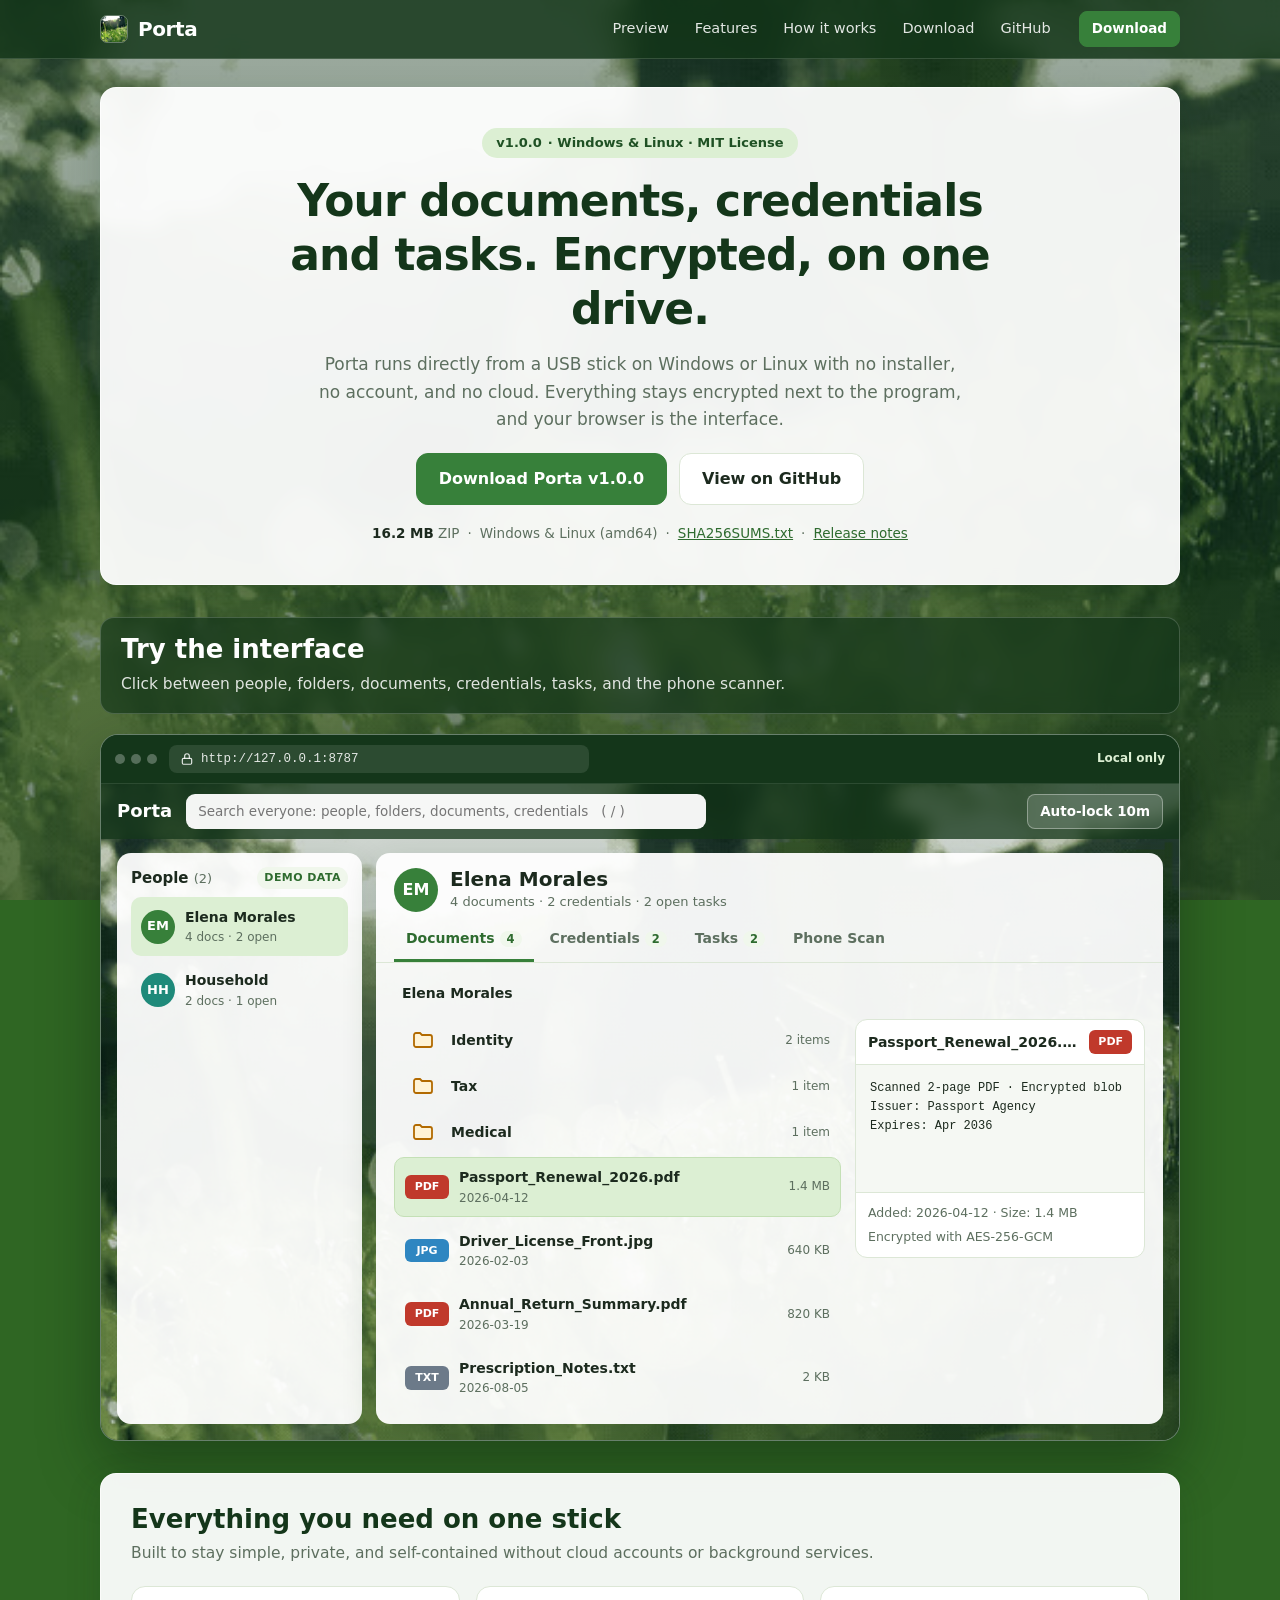
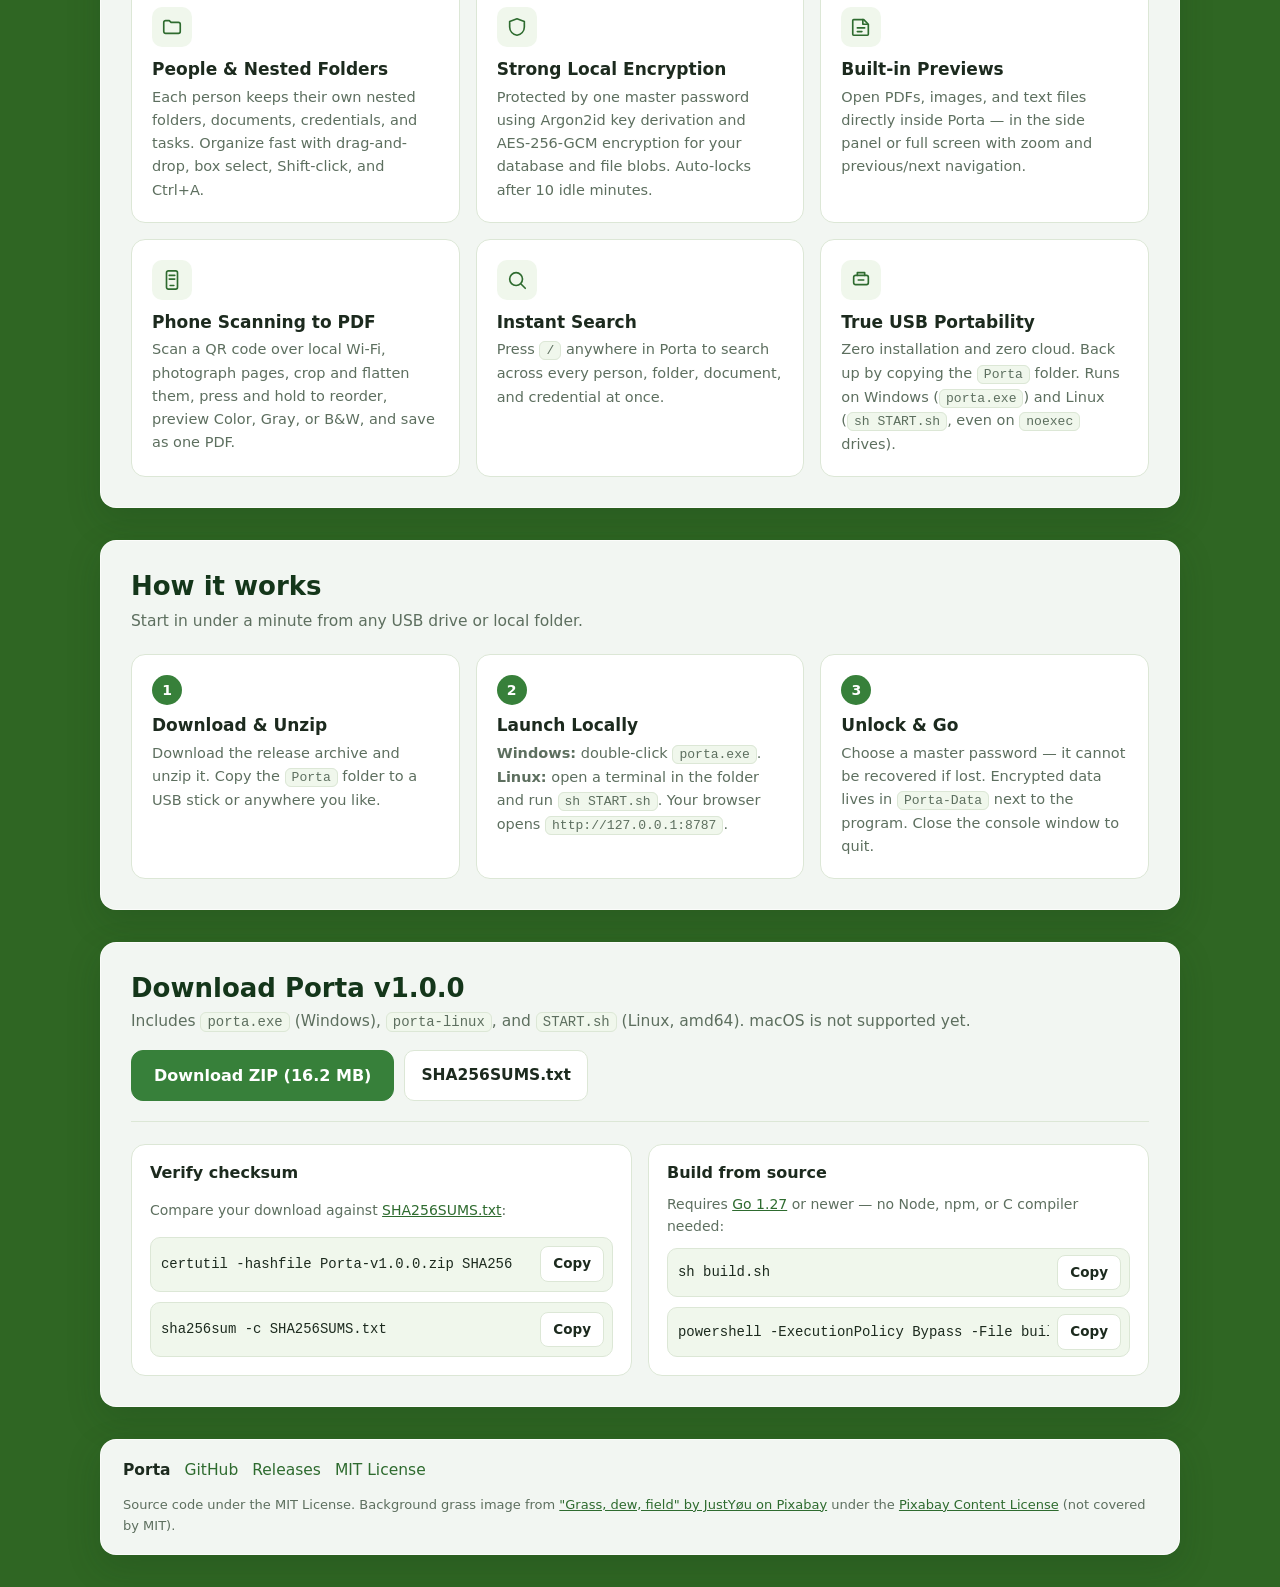
==== docs/index.html @ 9ada3154 "Add static showcase website for GitHub Pages" ====
<!doctype html>
<html lang="en">
<head>
  <meta charset="utf-8">
  <meta name="viewport" content="width=device-width, initial-scale=1">
  <title>Porta — Portable, Encrypted Vault on a USB Stick</title>
  <meta name="description" content="A portable, encrypted vault for documents, credentials and tasks. Runs from a USB stick on Windows or Linux with no installation and no cloud.">
  <meta name="theme-color" content="#1f5124">
  <meta property="og:title" content="Porta — Portable, Encrypted Vault on a USB Stick">
  <meta property="og:description" content="Your documents, credentials and tasks. Encrypted with Argon2id and AES-256-GCM on one drive, with your browser as the interface.">
  <meta property="og:type" content="website">
  <meta property="og:url" content="https://artbyo3.github.io/Porta/">
  <meta property="og:image" content="./apple-touch-icon.png">
  <link rel="icon" href="./favicon.ico" sizes="any">
  <link rel="apple-touch-icon" href="./apple-touch-icon.png">
  <link rel="stylesheet" href="./style.css">
</head>
<body>
  <div class="meadow" aria-hidden="true"></div>

  <header class="topbar">
    <div class="topbar-inner">
      <a class="brand" href="#top">
        <img src="./apple-touch-icon.png" alt="" class="brand-icon" width="28" height="28">
        <span>Porta</span>
      </a>
      <nav class="nav" aria-label="Primary">
        <a href="#preview">Preview</a>
        <a href="#features">Features</a>
        <a href="#how-it-works">How it works</a>
        <a href="#download">Download</a>
        <a href="https://github.com/Artbyo3/Porta" target="_blank" rel="noopener">GitHub</a>
      </nav>
      <a class="btn btn-primary btn-sm topbar-cta" data-download-link href="https://github.com/Artbyo3/Porta/releases/download/v1.0.0/Porta-v1.0.0.zip">Download</a>
    </div>
  </header>

  <main id="top" class="page">
    <section class="hero panel">
      <div class="hero-badge">
        <span data-release-version>v1.0.0</span> · Windows &amp; Linux · MIT License
      </div>
      <h1>Your documents, credentials and tasks. Encrypted, on one drive.</h1>
      <p class="hero-lead">
        Porta runs directly from a USB stick on Windows or Linux with no installer, no account, and no cloud.
        Everything stays encrypted next to the program, and your browser is the interface.
      </p>
      <div class="hero-actions">
        <a id="downloadBtn" class="btn btn-primary btn-lg" data-download-link href="https://github.com/Artbyo3/Porta/releases/download/v1.0.0/Porta-v1.0.0.zip">
          <span>Download Porta <span data-release-version>v1.0.0</span></span>
        </a>
        <a class="btn btn-lg" href="https://github.com/Artbyo3/Porta" target="_blank" rel="noopener">
          View on GitHub
        </a>
      </div>
      <p id="downloadMeta" class="hero-meta">
        <span><strong data-download-size>16.2 MB</strong> ZIP</span>
        <span aria-hidden="true">·</span>
        <span>Windows &amp; Linux (amd64)</span>
        <span aria-hidden="true">·</span>
        <a id="checksumLink" data-checksum-link href="https://github.com/Artbyo3/Porta/releases/download/v1.0.0/SHA256SUMS.txt">SHA256SUMS.txt</a>
        <span aria-hidden="true">·</span>
        <a id="releaseNotesLink" data-release-notes href="https://github.com/Artbyo3/Porta/releases/latest" target="_blank" rel="noopener">Release notes</a>
      </p>
    </section>

    <section id="preview" class="section">
      <div class="section-head">
        <h2>Try the interface</h2>
        <p>Click between people, folders, documents, credentials, tasks, and the phone scanner.</p>
      </div>

      <div class="browser-frame" role="region" aria-label="Interactive Porta interface preview">
        <div class="browser-chrome">
          <div class="browser-dots" aria-hidden="true">
            <span></span><span></span><span></span>
          </div>
          <div class="browser-url">
            <svg viewBox="0 0 24 24" width="14" height="14" fill="none" stroke="currentColor" stroke-width="2" stroke-linecap="round" stroke-linejoin="round" aria-hidden="true">
              <rect x="4" y="11" width="16" height="10" rx="2"></rect>
              <path d="M8 11V7a4 4 0 0 1 8 0v4"></path>
            </svg>
            <span>http://127.0.0.1:8787</span>
          </div>
          <div class="browser-tag">Local only</div>
        </div>

        <div class="demo-app">
          <div class="demo-appbar">
            <div class="demo-brand">Porta</div>
            <div class="demo-search">
              <input id="demoSearch" type="search" placeholder="Search everyone: people, folders, documents, credentials   ( / )" aria-label="Demo search">
            </div>
            <span class="btn btn-ghost-light btn-sm demo-pill">Auto-lock 10m</span>
          </div>

          <div class="demo-shell">
            <aside class="demo-sidebar">
              <div class="demo-sidebar-head">
                <h3>People <span id="demoPeopleCount" class="count">(2)</span></h3>
                <span class="demo-hint">Demo data</span>
              </div>
              <ul id="demoPeopleList" class="people" role="list"></ul>
            </aside>

            <div class="demo-workspace">
              <div class="demo-person-head">
                <div id="demoPersonTitle" class="demo-person-title"></div>
                <div id="demoTabs" class="tabs" role="tablist" aria-label="Workspace sections"></div>
              </div>
              <div id="demoBody" class="demo-tab-body" role="tabpanel"></div>
            </div>
          </div>
        </div>
      </div>
    </section>

    <section id="features" class="section panel section-panel">
      <div class="section-head">
        <h2>Everything you need on one stick</h2>
        <p>Built to stay simple, private, and self-contained without cloud accounts or background services.</p>
      </div>

      <div class="feature-grid">
        <article class="feature-card">
          <div class="feature-ico" aria-hidden="true">
            <svg viewBox="0 0 24 24" fill="none" stroke="currentColor" stroke-width="1.8" stroke-linecap="round" stroke-linejoin="round">
              <path d="M3 7a2 2 0 0 1 2-2h4l2 2h8a2 2 0 0 1 2 2v8a2 2 0 0 1-2 2H5a2 2 0 0 1-2-2z"></path>
            </svg>
          </div>
          <h3>People &amp; Nested Folders</h3>
          <p>Each person keeps their own nested folders, documents, credentials, and tasks. Organize fast with drag-and-drop, box select, Shift-click, and Ctrl+A.</p>
        </article>

        <article class="feature-card">
          <div class="feature-ico" aria-hidden="true">
            <svg viewBox="0 0 24 24" fill="none" stroke="currentColor" stroke-width="1.8" stroke-linecap="round" stroke-linejoin="round">
              <path d="M12 3l8 3v6c0 4.5-3.4 8-8 9-4.6-1-8-4.5-8-9V6z"></path>
            </svg>
          </div>
          <h3>Strong Local Encryption</h3>
          <p>Protected by one master password using Argon2id key derivation and AES-256-GCM encryption for your database and file blobs. Auto-locks after 10 idle minutes.</p>
        </article>

        <article class="feature-card">
          <div class="feature-ico" aria-hidden="true">
            <svg viewBox="0 0 24 24" fill="none" stroke="currentColor" stroke-width="1.8" stroke-linecap="round" stroke-linejoin="round">
              <path d="M4 4h11l5 5v11a1 1 0 0 1-1 1H4a1 1 0 0 1-1-1V5a1 1 0 0 1 1-1z"></path>
              <path d="M14 4v5h5M8 13h8M8 17h5"></path>
            </svg>
          </div>
          <h3>Built-in Previews</h3>
          <p>Open PDFs, images, and text files directly inside Porta — in the side panel or full screen with zoom and previous/next navigation.</p>
        </article>

        <article class="feature-card">
          <div class="feature-ico" aria-hidden="true">
            <svg viewBox="0 0 24 24" fill="none" stroke="currentColor" stroke-width="1.8" stroke-linecap="round" stroke-linejoin="round">
              <rect x="6" y="2" width="12" height="20" rx="2"></rect>
              <path d="M10 18h4M9 7h6M9 11h6"></path>
            </svg>
          </div>
          <h3>Phone Scanning to PDF</h3>
          <p>Scan a QR code over local Wi-Fi, photograph pages, crop and flatten them, press and hold to reorder, preview Color, Gray, or B&amp;W, and save as one PDF.</p>
        </article>

        <article class="feature-card">
          <div class="feature-ico" aria-hidden="true">
            <svg viewBox="0 0 24 24" fill="none" stroke="currentColor" stroke-width="1.8" stroke-linecap="round" stroke-linejoin="round">
              <circle cx="11" cy="11" r="7"></circle>
              <path d="M21 21l-4.35-4.35"></path>
            </svg>
          </div>
          <h3>Instant Search</h3>
          <p>Press <code>/</code> anywhere in Porta to search across every person, folder, document, and credential at once.</p>
        </article>

        <article class="feature-card">
          <div class="feature-ico" aria-hidden="true">
            <svg viewBox="0 0 24 24" fill="none" stroke="currentColor" stroke-width="1.8" stroke-linecap="round" stroke-linejoin="round">
              <rect x="4" y="7" width="16" height="10" rx="2"></rect>
              <path d="M8 7V4h8v3M9 12h6"></path>
            </svg>
          </div>
          <h3>True USB Portability</h3>
          <p>Zero installation and zero cloud. Back up by copying the <code>Porta</code> folder. Runs on Windows (<code>porta.exe</code>) and Linux (<code>sh START.sh</code>, even on <code>noexec</code> drives).</p>
        </article>
      </div>
    </section>

    <section id="how-it-works" class="section panel section-panel">
      <div class="section-head">
        <h2>How it works</h2>
        <p>Start in under a minute from any USB drive or local folder.</p>
      </div>

      <ol class="steps-grid">
        <li class="step-card">
          <span class="step-num">1</span>
          <h3>Download &amp; Unzip</h3>
          <p>Download the release archive and unzip it. Copy the <code>Porta</code> folder to a USB stick or anywhere you like.</p>
        </li>
        <li class="step-card">
          <span class="step-num">2</span>
          <h3>Launch Locally</h3>
          <p><strong>Windows:</strong> double-click <code>porta.exe</code>. <strong>Linux:</strong> open a terminal in the folder and run <code>sh START.sh</code>. Your browser opens <code>http://127.0.0.1:8787</code>.</p>
        </li>
        <li class="step-card">
          <span class="step-num">3</span>
          <h3>Unlock &amp; Go</h3>
          <p>Choose a master password — it cannot be recovered if lost. Encrypted data lives in <code>Porta-Data</code> next to the program. Close the console window to quit.</p>
        </li>
      </ol>
    </section>

    <section id="download" class="section panel section-panel download-panel">
      <div class="download-hero">
        <div>
          <h2>Download Porta <span data-release-version>v1.0.0</span></h2>
          <p>Includes <code>porta.exe</code> (Windows), <code>porta-linux</code>, and <code>START.sh</code> (Linux, amd64). macOS is not supported yet.</p>
        </div>
        <div class="download-actions">
          <a class="btn btn-primary btn-lg" data-download-link href="https://github.com/Artbyo3/Porta/releases/download/v1.0.0/Porta-v1.0.0.zip">
            <span>Download ZIP (<span data-download-size>16.2 MB</span>)</span>
          </a>
          <a class="btn" data-checksum-link href="https://github.com/Artbyo3/Porta/releases/download/v1.0.0/SHA256SUMS.txt">
            SHA256SUMS.txt
          </a>
        </div>
      </div>

      <div class="verify-grid">
        <div class="code-box">
          <h3>Verify checksum</h3>
          <p>Compare your download against <a data-checksum-link href="https://github.com/Artbyo3/Porta/releases/download/v1.0.0/SHA256SUMS.txt">SHA256SUMS.txt</a>:</p>
          <div class="cmd-row">
            <code id="cmdWinHash">certutil -hashfile <span data-zip-name>Porta-v1.0.0.zip</span> SHA256</code>
            <button type="button" class="btn btn-sm" data-copy-target="cmdWinHash">Copy</button>
          </div>
          <div class="cmd-row">
            <code id="cmdLinuxHash">sha256sum -c SHA256SUMS.txt</code>
            <button type="button" class="btn btn-sm" data-copy-target="cmdLinuxHash">Copy</button>
          </div>
        </div>

        <div class="code-box">
          <h3>Build from source</h3>
          <p>Requires <a href="https://go.dev/dl/" target="_blank" rel="noopener">Go 1.27</a> or newer — no Node, npm, or C compiler needed:</p>
          <div class="cmd-row">
            <code id="cmdBuildSh">sh build.sh</code>
            <button type="button" class="btn btn-sm" data-copy-target="cmdBuildSh">Copy</button>
          </div>
          <div class="cmd-row">
            <code id="cmdBuildPs">powershell -ExecutionPolicy Bypass -File build.ps1</code>
            <button type="button" class="btn btn-sm" data-copy-target="cmdBuildPs">Copy</button>
          </div>
        </div>
      </div>
    </section>
  </main>

  <footer class="footer">
    <div class="footer-inner panel">
      <div class="footer-links">
        <strong>Porta</strong>
        <a href="https://github.com/Artbyo3/Porta" target="_blank" rel="noopener">GitHub</a>
        <a data-release-notes href="https://github.com/Artbyo3/Porta/releases/latest" target="_blank" rel="noopener">Releases</a>
        <a href="https://github.com/Artbyo3/Porta/blob/main/LICENSE" target="_blank" rel="noopener">MIT License</a>
      </div>
      <p class="footer-attrib">
        Source code under the MIT License. Background grass image from
        <a href="https://pixabay.com/videos/grass-dew-field-fog-morning-66810/" target="_blank" rel="noopener">"Grass, dew, field" by JustYøu on Pixabay</a>
        under the <a href="https://pixabay.com/service/license-summary/" target="_blank" rel="noopener">Pixabay Content License</a> (not covered by MIT).
      </p>
    </div>
  </footer>

  <div id="siteToasts" class="toasts" aria-live="polite"></div>
  <script src="./site.js"></script>
</body>
</html>
---- docs/style.css ----
:root {
  --forest: #14361a;
  --green-800: #1f5124;
  --green-700: #2e6b2f;
  --green-600: #37803a;
  --green-500: #4a9a3f;
  --green-100: #dcefd3;
  --green-50: #f0f7ec;
  --text: #1c2a1e;
  --muted: #5d6f5f;
  --line: #dce7d6;
  --panel: rgba(255, 255, 255, .94);
  --amber: #b26a00;
  --amber-bg: #fff3d6;
  --danger: #c0392b;
  --radius: 16px;
  --shadow: 0 12px 34px rgba(20, 54, 26, .20);
}

* { box-sizing: border-box; }
[hidden] { display: none !important; }
html { scroll-behavior: smooth; }

body {
  margin: 0;
  color: var(--text);
  background: #2f6623;
  font: 15.5px/1.6 system-ui, -apple-system, "Segoe UI", Roboto, sans-serif;
}

h1, h2, h3 { margin: 0; line-height: 1.22; }
a { color: var(--green-700); }
button, input { font: inherit; color: inherit; }
code {
  font-family: ui-monospace, Consolas, "Liberation Mono", Menlo, monospace;
  font-size: 0.9em;
  background: var(--green-50);
  border: 1px solid var(--line);
  border-radius: 6px;
  padding: 1px 6px;
}

/* ---------- Meadow background ---------- */
.meadow {
  position: fixed;
  inset: 0;
  z-index: -1;
  background:
    linear-gradient(180deg, rgba(20, 54, 26, .42), rgba(20, 54, 26, .58)),
    url("./media/grass.jpg") center / cover no-repeat;
}

/* ---------- Reusable surfaces & buttons ---------- */
.panel {
  background: var(--panel);
  border: 1px solid rgba(255, 255, 255, .7);
  border-radius: var(--radius);
  box-shadow: var(--shadow);
  -webkit-backdrop-filter: blur(8px);
  backdrop-filter: blur(8px);
}

.btn {
  display: inline-flex;
  align-items: center;
  justify-content: center;
  gap: 7px;
  padding: 9px 16px;
  border: 1px solid var(--line);
  border-radius: 10px;
  background: #fff;
  color: var(--text);
  font-weight: 600;
  text-decoration: none;
  cursor: pointer;
  white-space: nowrap;
  transition: background .15s, border-color .15s, box-shadow .15s, transform .15s;
}
.btn:hover { background: var(--green-50); border-color: var(--green-500); }
.btn:focus-visible, a:focus-visible, input:focus-visible {
  outline: none;
  box-shadow: 0 0 0 3px rgba(74, 154, 63, .32);
}
.btn-primary {
  background: var(--green-600);
  border-color: var(--green-600);
  color: #fff;
}
.btn-primary:hover {
  background: var(--green-700);
  border-color: var(--green-700);
}
.btn-ghost-light {
  background: rgba(255, 255, 255, .14);
  border-color: rgba(255, 255, 255, .35);
  color: #fff;
}
.btn-ghost-light:hover { background: rgba(255, 255, 255, .24); }
.btn-sm { padding: 6px 12px; font-size: 13.5px; border-radius: 8px; }
.btn-lg { padding: 12px 22px; font-size: 16px; border-radius: 12px; }

/* ---------- Sticky topbar ---------- */
.topbar {
  position: sticky;
  top: 0;
  z-index: 30;
  background: rgba(20, 54, 26, .84);
  border-bottom: 1px solid rgba(255, 255, 255, .14);
  -webkit-backdrop-filter: blur(12px);
  backdrop-filter: blur(12px);
}
.topbar-inner {
  max-width: 1120px;
  margin: 0 auto;
  padding: 11px 20px;
  display: flex;
  align-items: center;
  gap: 18px;
}
.brand {
  display: inline-flex;
  align-items: center;
  gap: 10px;
  color: #fff;
  text-decoration: none;
  font-weight: 800;
  font-size: 20px;
  letter-spacing: -.02em;
}
.brand-icon {
  border-radius: 7px;
  border: 1px solid rgba(255, 255, 255, .3);
}
.nav {
  display: flex;
  align-items: center;
  gap: 6px;
  margin-left: auto;
}
.nav a {
  color: rgba(255, 255, 255, .88);
  text-decoration: none;
  font-size: 14.5px;
  font-weight: 500;
  padding: 6px 10px;
  border-radius: 8px;
  transition: background .15s, color .15s;
}
.nav a:hover { background: rgba(255, 255, 255, .12); color: #fff; }

/* ---------- Page container ---------- */
.page {
  max-width: 1120px;
  margin: 0 auto;
  padding: 28px 20px 24px;
  display: grid;
  grid-template-columns: minmax(0, 1fr);
  gap: 32px;
}
.page > * { min-width: 0; }
.section { scroll-margin-top: 76px; min-width: 0; }
.section-panel { padding: 30px; }
.section-head { margin-bottom: 20px; }
.section-head h2 { font-size: 26px; color: var(--forest); margin-bottom: 6px; }
.section-head p { margin: 0; color: var(--muted); }
#preview .section-head {
  background: rgba(20, 54, 26, .68);
  border: 1px solid rgba(255, 255, 255, .18);
  border-radius: 14px;
  padding: 16px 20px;
  color: #fff;
  -webkit-backdrop-filter: blur(8px);
  backdrop-filter: blur(8px);
}
#preview .section-head h2 { color: #fff; }
#preview .section-head p { color: rgba(255, 255, 255, .86); }

/* ---------- Hero ---------- */
.hero {
  padding: 40px 36px;
  text-align: center;
  display: grid;
  justify-items: center;
  gap: 16px;
}
.hero-badge {
  display: inline-flex;
  align-items: center;
  gap: 6px;
  padding: 5px 14px;
  border-radius: 999px;
  background: var(--green-100);
  color: var(--green-800);
  font-size: 13px;
  font-weight: 700;
}
.hero h1 {
  max-width: 780px;
  font-size: clamp(28px, 4.2vw, 44px);
  color: var(--forest);
  letter-spacing: -.02em;
}
.hero-lead {
  max-width: 650px;
  margin: 0;
  font-size: 17px;
  color: var(--muted);
}
.hero-actions {
  display: flex;
  flex-wrap: wrap;
  justify-content: center;
  gap: 12px;
  margin-top: 4px;
}
.hero-meta {
  margin: 2px 0 0;
  display: flex;
  flex-wrap: wrap;
  justify-content: center;
  gap: 8px;
  font-size: 13.5px;
  color: var(--muted);
}
.hero-meta strong { color: var(--text); }

/* ---------- Interactive product preview ---------- */
.browser-frame {
  border-radius: 18px;
  overflow: hidden;
  border: 1px solid rgba(255, 255, 255, .35);
  box-shadow: 0 24px 60px rgba(10, 28, 13, .42);
  background: #173c1d;
  min-width: 0;
  max-width: 100%;
}
.browser-chrome {
  display: flex;
  align-items: center;
  gap: 12px;
  padding: 10px 14px;
  background: #14361a;
  color: rgba(255, 255, 255, .88);
  border-bottom: 1px solid rgba(255, 255, 255, .1);
}
.browser-dots { display: flex; gap: 6px; flex-shrink: 0; }
.browser-dots span {
  width: 10px;
  height: 10px;
  border-radius: 50%;
  background: rgba(255, 255, 255, .28);
}
.browser-url {
  flex: 1;
  min-width: 0;
  max-width: 420px;
  display: inline-flex;
  align-items: center;
  gap: 7px;
  padding: 4px 11px;
  border-radius: 8px;
  background: rgba(255, 255, 255, .1);
  font-family: ui-monospace, Consolas, monospace;
  font-size: 12.5px;
  overflow: hidden;
  white-space: nowrap;
}
.browser-url span { overflow: hidden; text-overflow: ellipsis; }
.browser-tag {
  margin-left: auto;
  flex-shrink: 0;
  font-size: 12px;
  font-weight: 600;
  color: var(--green-100);
}

.demo-app {
  background:
    linear-gradient(180deg, rgba(20, 54, 26, .20), rgba(20, 54, 26, .25)),
    url("./media/grass.jpg") center / cover no-repeat;
}
.demo-appbar {
  display: flex;
  align-items: center;
  gap: 14px;
  padding: 10px 16px;
  background: rgba(20, 54, 26, .76);
  -webkit-backdrop-filter: blur(8px);
  backdrop-filter: blur(8px);
}
.demo-brand { color: #fff; font-weight: 800; font-size: 18px; flex-shrink: 0; }
.demo-search { flex: 1; min-width: 0; max-width: 520px; }
.demo-search input {
  width: 100%;
  padding: 7px 12px;
  border: 0;
  border-radius: 9px;
  background: rgba(255, 255, 255, .95);
  font-size: 13.5px;
}
.demo-pill { margin-left: auto; cursor: default; }

.demo-shell {
  display: flex;
  gap: 14px;
  padding: 14px 16px 16px;
  min-height: 430px;
}
.demo-sidebar {
  width: 245px;
  flex-shrink: 0;
  background: var(--panel);
  border-radius: 14px;
  padding: 14px;
  box-shadow: var(--shadow);
  display: flex;
  flex-direction: column;
  gap: 8px;
}
.demo-sidebar-head {
  display: flex;
  align-items: center;
  justify-content: space-between;
}
.demo-sidebar-head h3 { font-size: 15px; }
.count { color: var(--muted); font-weight: 500; font-size: 13px; }
.demo-hint {
  font-size: 11px;
  font-weight: 700;
  text-transform: uppercase;
  letter-spacing: .04em;
  color: var(--green-700);
  background: var(--green-50);
  padding: 2px 7px;
  border-radius: 999px;
}

.people { list-style: none; margin: 0; padding: 0; display: grid; gap: 4px; }
.people button {
  width: 100%;
  display: flex;
  align-items: center;
  gap: 10px;
  padding: 9px 10px;
  border: 0;
  border-radius: 10px;
  background: transparent;
  text-align: left;
  cursor: pointer;
}
.people button:hover { background: var(--green-50); }
.people button.selected { background: var(--green-100); }
.people .who { min-width: 0; }
.people .name { display: block; font-weight: 600; font-size: 14px; }
.people .meta { display: block; font-size: 12px; color: var(--muted); }

.avatar {
  flex-shrink: 0;
  display: inline-grid;
  place-items: center;
  width: 34px;
  height: 34px;
  border-radius: 50%;
  color: #fff;
  font-size: 13px;
  font-weight: 700;
}
.avatar-lg { width: 44px; height: 44px; font-size: 16px; }

.demo-workspace {
  flex: 1;
  min-width: 0;
  background: var(--panel);
  border-radius: 14px;
  box-shadow: var(--shadow);
  display: flex;
  flex-direction: column;
  overflow: hidden;
}
.demo-person-head {
  padding: 14px 18px 0;
  border-bottom: 1px solid var(--line);
}
.demo-person-title {
  display: flex;
  align-items: center;
  gap: 12px;
  margin-bottom: 6px;
}
.demo-person-title h3 { font-size: 20px; }
.demo-person-sub { font-size: 13px; color: var(--muted); }

.tabs { display: flex; flex-wrap: wrap; gap: 4px; }
.tabs button {
  padding: 9px 12px;
  border: 0;
  border-bottom: 3px solid transparent;
  background: none;
  cursor: pointer;
  font-weight: 600;
  font-size: 14px;
  color: var(--muted);
}
.tabs button:hover { color: var(--text); }
.tabs button.active { color: var(--green-700); border-bottom-color: var(--green-600); }
.tabs .badge {
  margin-left: 5px;
  padding: 1px 7px;
  border-radius: 999px;
  background: var(--green-50);
  color: var(--green-700);
  font-size: 11.5px;
}

.demo-tab-body { padding: 16px 18px; flex: 1; min-height: 300px; }

/* Documents demo */
.crumbs {
  display: flex;
  flex-wrap: wrap;
  align-items: center;
  gap: 4px;
  margin-bottom: 12px;
  font-size: 14px;
}
.crumb {
  padding: 3px 8px;
  border: 0;
  border-radius: 7px;
  background: none;
  font-weight: 600;
  color: var(--green-700);
  cursor: pointer;
}
.crumb:hover { background: var(--green-50); }
.crumb.here { color: var(--text); cursor: default; }
.crumb.here:hover { background: transparent; }

.docs-split {
  display: grid;
  grid-template-columns: minmax(0, 1fr) 290px;
  gap: 14px;
  align-items: start;
  min-width: 0;
}
.docs-items { display: grid; grid-template-columns: minmax(0, 1fr); gap: 4px; min-width: 0; }
.folder-row, .doc-row {
  display: grid;
  align-items: center;
  gap: 10px;
  width: 100%;
  min-width: 0;
  padding: 8px 10px;
  border: 1px solid transparent;
  border-radius: 10px;
  background: transparent;
  text-align: left;
  cursor: pointer;
}
.folder-row { grid-template-columns: 36px minmax(0, 1fr) auto; }
.doc-row { grid-template-columns: 44px minmax(0, 1fr) auto; }
.folder-row:hover, .doc-row:hover { background: var(--green-50); }
.doc-row.open { background: var(--green-100); border-color: #c4e0b6; }
.folder-ico {
  display: inline-grid;
  place-items: center;
  width: 36px;
  color: var(--amber);
}
.folder-ico svg { width: 24px; height: 24px; fill: var(--amber-bg); }
.row-title { font-weight: 600; font-size: 14px; overflow: hidden; text-overflow: ellipsis; white-space: nowrap; }
.row-sub { font-size: 12px; color: var(--muted); }
.type {
  display: inline-block;
  width: 44px;
  padding: 3px 0;
  border-radius: 6px;
  text-align: center;
  font-size: 11px;
  font-weight: 700;
  color: #fff;
  background: #6c7a89;
}
.type.pdf { background: #c0392b; }
.type.img { background: #2e86c1; }
.type.txt { background: #6c7a89; }

.detail-card {
  border: 1px solid var(--line);
  border-radius: 12px;
  background: #fff;
  overflow: hidden;
  min-width: 0;
}
.detail-head {
  padding: 10px 12px;
  border-bottom: 1px solid var(--line);
  display: flex;
  align-items: center;
  justify-content: space-between;
  gap: 8px;
}
.detail-head strong { font-size: 14px; overflow: hidden; text-overflow: ellipsis; white-space: nowrap; }
.detail-preview {
  padding: 14px;
  background: #f5f8f3;
  border-bottom: 1px solid var(--line);
  min-height: 128px;
  font-size: 13px;
}
.detail-preview pre {
  margin: 0;
  white-space: pre-wrap;
  font-family: ui-monospace, Consolas, monospace;
  font-size: 12px;
  color: var(--text);
}
.detail-meta { padding: 10px 12px; font-size: 12.5px; color: var(--muted); display: grid; gap: 4px; }

/* Credentials demo */
.cards { display: grid; grid-template-columns: repeat(auto-fill, minmax(230px, 1fr)); gap: 12px; min-width: 0; }
.card {
  border: 1px solid var(--line);
  border-radius: 12px;
  padding: 13px;
  background: #fff;
  min-width: 0;
}
.card h4 { margin: 0 0 2px; font-size: 15px; }
.card .site { font-size: 12.5px; color: var(--green-700); margin-bottom: 10px; }
.kv {
  display: grid;
  grid-template-columns: 72px minmax(0, 1fr) auto;
  align-items: center;
  gap: 6px;
  margin-bottom: 6px;
  font-size: 13px;
}
.kv > span:first-child { color: var(--muted); font-size: 12px; }
.kv code { overflow: hidden; text-overflow: ellipsis; white-space: nowrap; }
.kv-actions { display: flex; gap: 4px; }

/* Tasks demo */
.tasks { list-style: none; margin: 0; padding: 0; display: grid; gap: 7px; }
.tasks li {
  display: flex;
  align-items: center;
  gap: 10px;
  padding: 10px 12px;
  border: 1px solid var(--line);
  border-radius: 10px;
  background: #fff;
}
.tasks li label { flex: 1; cursor: pointer; font-size: 14.5px; }
.tasks li.done label { text-decoration: line-through; color: var(--muted); }
.tasks input[type="checkbox"] { accent-color: var(--green-600); width: 16px; height: 16px; cursor: pointer; }

/* Phone Scan demo */
.scan-demo {
  display: grid;
  grid-template-columns: 180px minmax(0, 1fr);
  gap: 18px;
  align-items: center;
  background: #fff;
  border: 1px solid var(--line);
  border-radius: 12px;
  padding: 16px;
}
.qr-box {
  background: var(--green-50);
  border: 1px solid var(--line);
  border-radius: 12px;
  padding: 12px;
  text-align: center;
}
.qr-box svg { display: block; margin: 0 auto 8px; }
.qr-box small { display: block; color: var(--muted); font-size: 12px; }
.scan-info h4 { margin: 0 0 6px; font-size: 16px; }
.scan-info p { margin: 0 0 12px; font-size: 14px; color: var(--muted); }
.mode-pills { display: flex; flex-wrap: wrap; gap: 8px; }
.mode-pill {
  padding: 6px 12px;
  border-radius: 999px;
  border: 1px solid var(--line);
  background: var(--green-50);
  font-size: 13px;
  font-weight: 600;
  cursor: pointer;
}
.mode-pill.active {
  background: var(--green-600);
  border-color: var(--green-600);
  color: #fff;
}
.scan-note { margin: 10px 0 0; font-size: 13px; color: var(--green-800); font-weight: 600; }

/* ---------- Features grid ---------- */
.feature-grid {
  display: grid;
  grid-template-columns: repeat(3, minmax(0, 1fr));
  gap: 16px;
}
.feature-card {
  background: #fff;
  border: 1px solid var(--line);
  border-radius: 14px;
  padding: 20px;
}
.feature-ico {
  width: 40px;
  height: 40px;
  border-radius: 10px;
  display: inline-grid;
  place-items: center;
  background: var(--green-50);
  color: var(--green-700);
  margin-bottom: 12px;
}
.feature-ico svg { width: 22px; height: 22px; }
.feature-card h3 { font-size: 17px; margin-bottom: 6px; }
.feature-card p { margin: 0; color: var(--muted); font-size: 14.5px; }

/* ---------- How it works ---------- */
.steps-grid {
  list-style: none;
  margin: 0;
  padding: 0;
  display: grid;
  grid-template-columns: repeat(3, minmax(0, 1fr));
  gap: 16px;
}
.step-card {
  background: #fff;
  border: 1px solid var(--line);
  border-radius: 14px;
  padding: 20px;
}
.step-num {
  display: inline-grid;
  place-items: center;
  width: 30px;
  height: 30px;
  border-radius: 50%;
  background: var(--green-600);
  color: #fff;
  font-weight: 700;
  font-size: 14px;
  margin-bottom: 10px;
}
.step-card h3 { font-size: 17px; margin-bottom: 6px; }
.step-card p { margin: 0; color: var(--muted); font-size: 14.5px; }

/* ---------- Download & Verify ---------- */
.download-panel { display: grid; grid-template-columns: minmax(0, 1fr); gap: 22px; }
.download-hero {
  display: flex;
  flex-wrap: wrap;
  align-items: center;
  justify-content: space-between;
  gap: 16px;
  padding-bottom: 20px;
  border-bottom: 1px solid var(--line);
  min-width: 0;
}
.download-hero > div { min-width: 0; }
.download-hero h2 { font-size: 26px; color: var(--forest); margin-bottom: 4px; }
.download-hero p { margin: 0; color: var(--muted); }
.download-actions { display: flex; flex-wrap: wrap; gap: 10px; max-width: 100%; }

.verify-grid {
  display: grid;
  grid-template-columns: repeat(2, minmax(0, 1fr));
  gap: 16px;
  min-width: 0;
}
.code-box {
  background: #fff;
  border: 1px solid var(--line);
  border-radius: 14px;
  padding: 18px;
  display: grid;
  grid-template-columns: minmax(0, 1fr);
  gap: 10px;
  min-width: 0;
}
.code-box h3 { font-size: 16px; }
.code-box p { margin: 0; font-size: 14px; color: var(--muted); }
.cmd-row {
  display: flex;
  align-items: center;
  gap: 8px;
  background: var(--green-50);
  border: 1px solid var(--line);
  border-radius: 10px;
  padding: 6px 8px 6px 10px;
  min-width: 0;
  max-width: 100%;
}
.cmd-row code {
  display: block;
  flex: 1;
  min-width: 0;
  border: 0;
  background: transparent;
  padding: 0;
  overflow-x: auto;
  white-space: nowrap;
}

/* ---------- Footer ---------- */
.footer {
  max-width: 1120px;
  margin: 0 auto;
  padding: 8px 20px 32px;
}
.footer-inner {
  padding: 18px 22px;
  display: flex;
  flex-wrap: wrap;
  align-items: center;
  justify-content: space-between;
  gap: 12px;
}
.footer-links {
  display: flex;
  flex-wrap: wrap;
  align-items: center;
  gap: 14px;
}
.footer-links a { text-decoration: none; font-weight: 500; }
.footer-links a:hover { text-decoration: underline; }
.footer-attrib {
  margin: 0;
  font-size: 13px;
  color: var(--muted);
}

/* ---------- Toasts ---------- */
.toasts {
  position: fixed;
  right: 20px;
  bottom: 20px;
  z-index: 60;
  display: grid;
  gap: 8px;
}
.toast {
  padding: 10px 15px;
  border-radius: 10px;
  background: var(--forest);
  color: #fff;
  box-shadow: var(--shadow);
  animation: toast-in .18s ease-out;
}
@keyframes toast-in { from { opacity: 0; transform: translateY(8px); } }

/* ---------- Responsive ---------- */
@media (max-width: 920px) {
  .demo-shell { flex-direction: column; }
  .demo-sidebar { width: 100%; }
  .docs-split { grid-template-columns: 1fr; }
  .feature-grid, .steps-grid, .verify-grid { grid-template-columns: 1fr 1fr; }
}

@media (max-width: 640px) {
  .nav { display: none; }
  .topbar-cta { margin-left: auto; }
  .page { padding: 18px 12px 16px; gap: 22px; }
  .hero { padding: 26px 16px; }
  .section-panel { padding: 20px 14px; }
  .demo-shell { padding: 10px; }
  .demo-tab-body { padding: 12px; }
  .cards, .feature-grid, .steps-grid, .verify-grid, .scan-demo { grid-template-columns: minmax(0, 1fr); }
  .demo-pill { display: none; }
  .download-actions .btn { width: 100%; }
  .footer { padding: 6px 12px 24px; }
}

@media (prefers-reduced-motion: reduce) {
  html { scroll-behavior: auto; }
  * { animation: none !important; transition: none !important; }
}
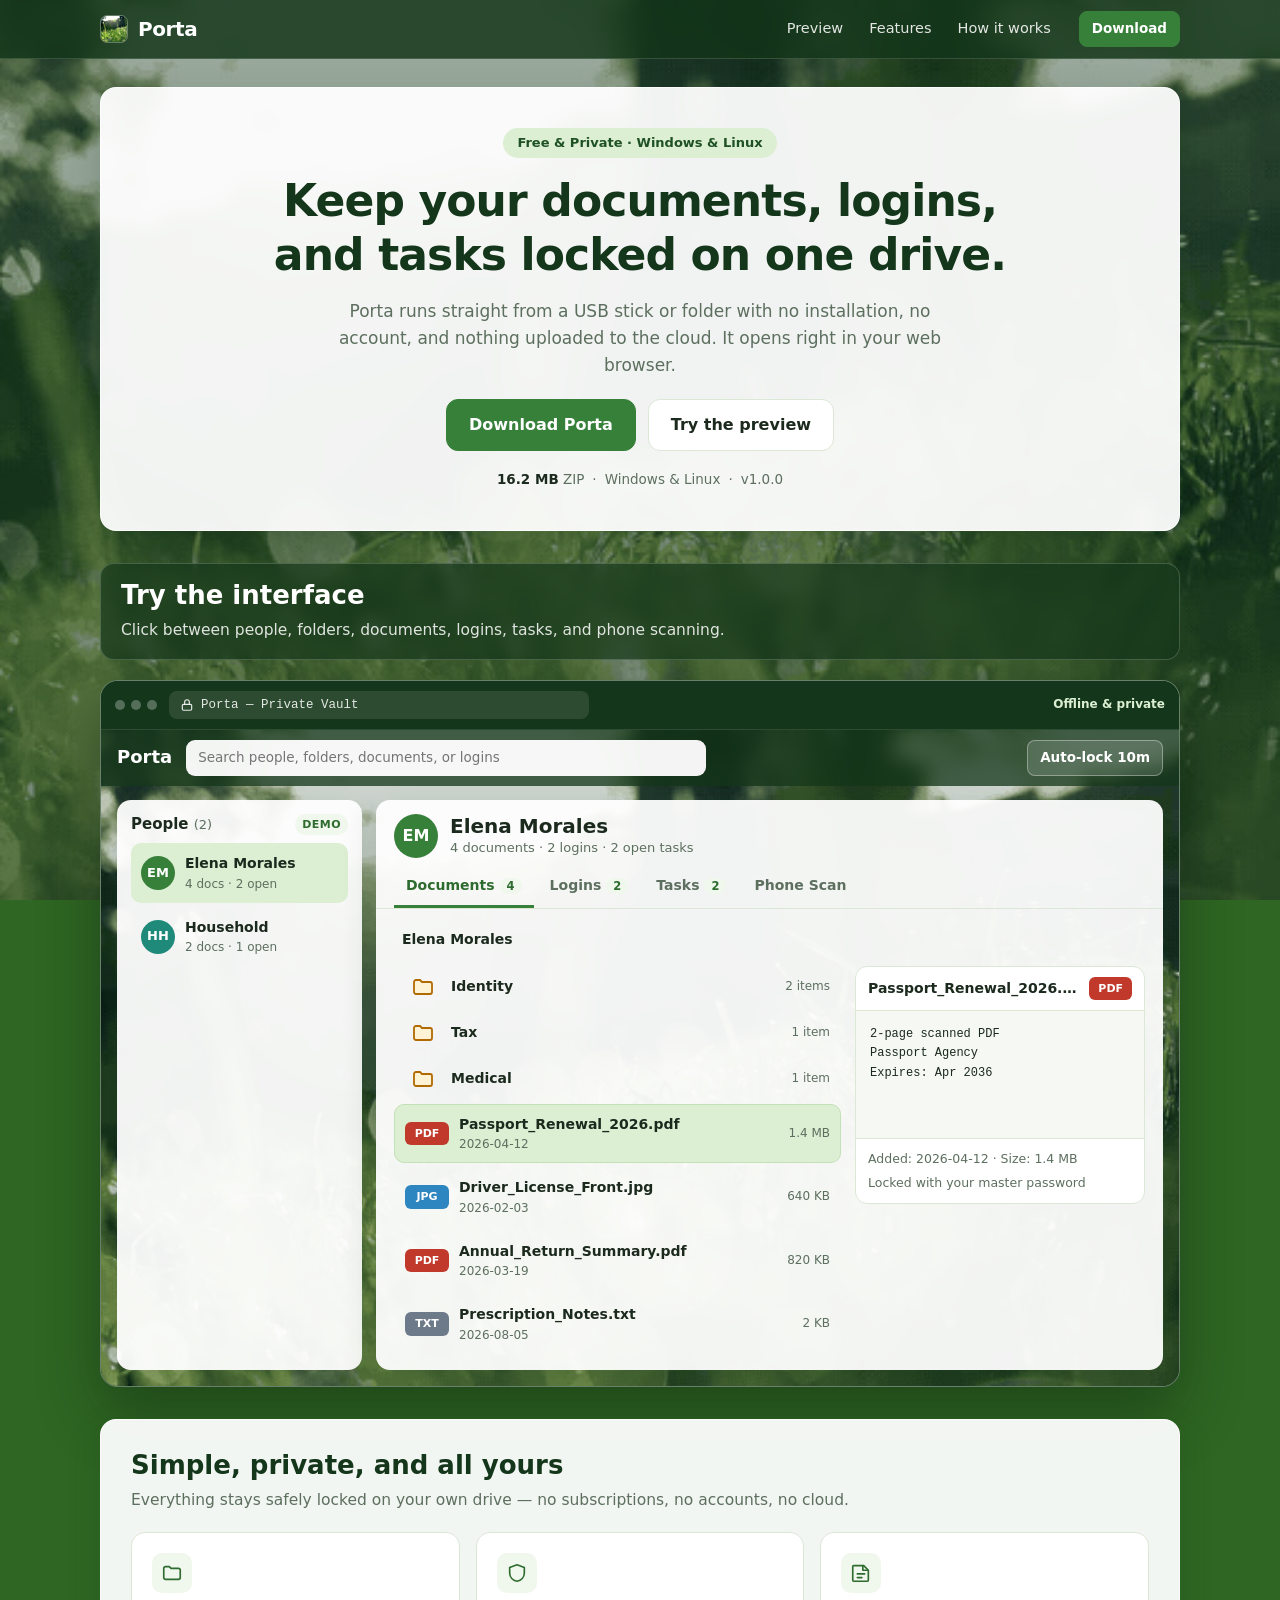
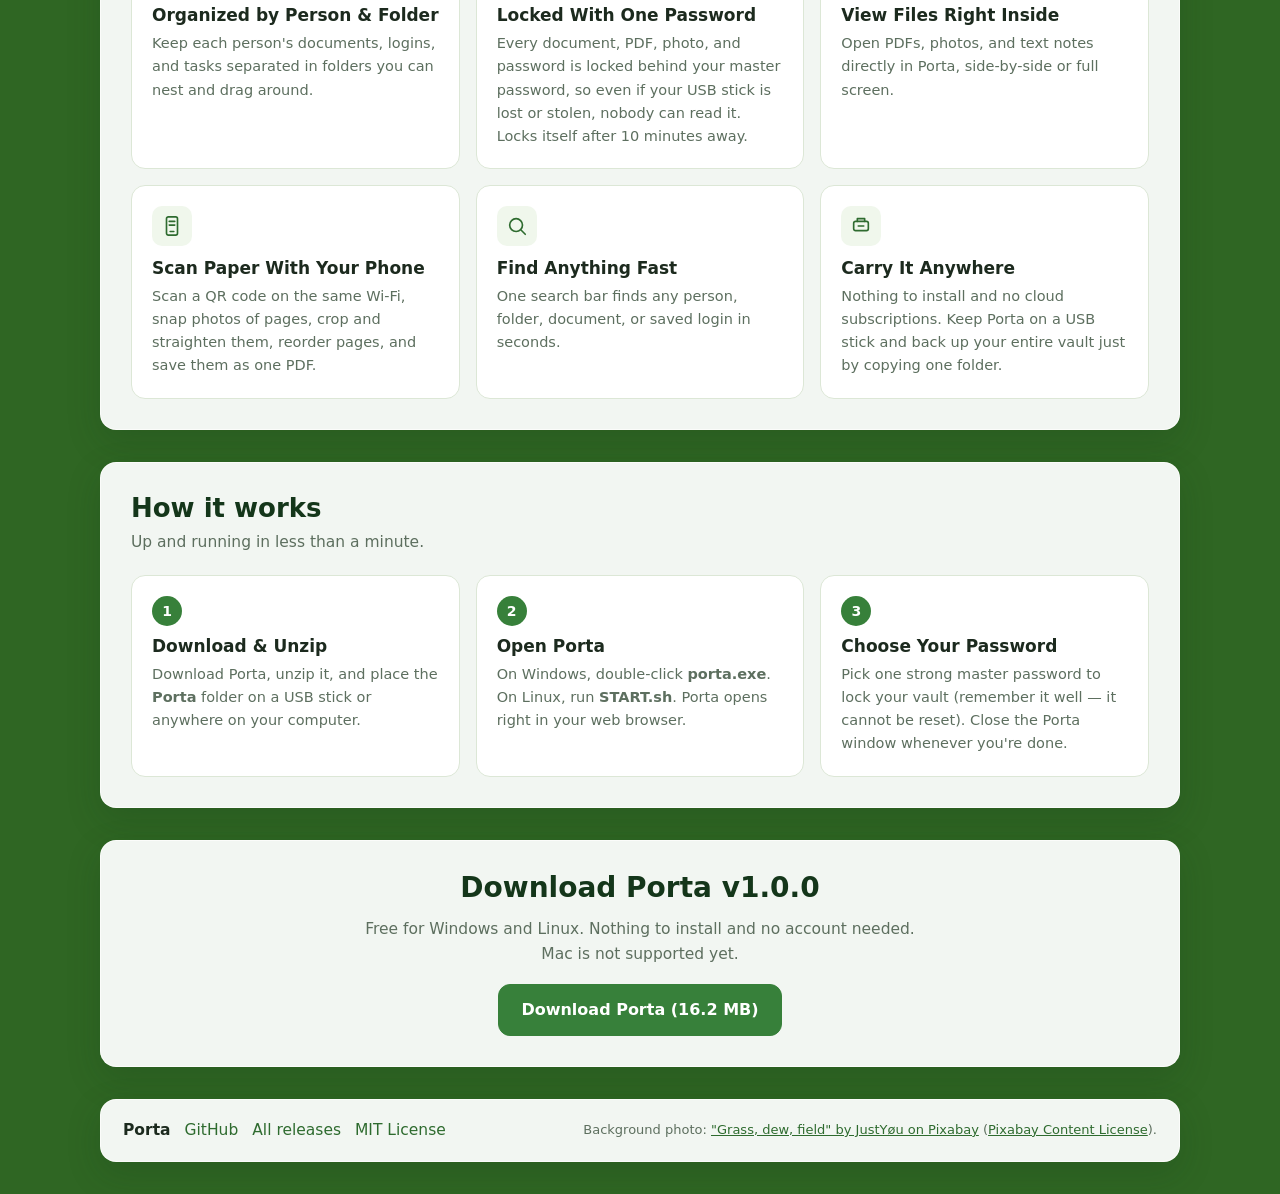
==== commit e2292b1d: "Simplify showcase website copy for everyday users" ====
--- a/docs/index.html
+++ b/docs/index.html
@@ -3,11 +3,11 @@
 <head>
   <meta charset="utf-8">
   <meta name="viewport" content="width=device-width, initial-scale=1">
-  <title>Porta — Portable, Encrypted Vault on a USB Stick</title>
-  <meta name="description" content="A portable, encrypted vault for documents, credentials and tasks. Runs from a USB stick on Windows or Linux with no installation and no cloud.">
+  <title>Porta — Your Private Vault on a USB Stick</title>
+  <meta name="description" content="Keep your documents, logins, and tasks locked on one drive. Runs straight from a USB stick on Windows or Linux with no installation and no cloud.">
   <meta name="theme-color" content="#1f5124">
-  <meta property="og:title" content="Porta — Portable, Encrypted Vault on a USB Stick">
-  <meta property="og:description" content="Your documents, credentials and tasks. Encrypted with Argon2id and AES-256-GCM on one drive, with your browser as the interface.">
+  <meta property="og:title" content="Porta — Your Private Vault on a USB Stick">
+  <meta property="og:description" content="Keep your documents, logins, and tasks locked behind one master password on your own drive.">
   <meta property="og:type" content="website">
   <meta property="og:url" content="https://artbyo3.github.io/Porta/">
   <meta property="og:image" content="./apple-touch-icon.png">
@@ -28,8 +28,6 @@
         <a href="#preview">Preview</a>
         <a href="#features">Features</a>
         <a href="#how-it-works">How it works</a>
-        <a href="#download">Download</a>
-        <a href="https://github.com/Artbyo3/Porta" target="_blank" rel="noopener">GitHub</a>
       </nav>
       <a class="btn btn-primary btn-sm topbar-cta" data-download-link href="https://github.com/Artbyo3/Porta/releases/download/v1.0.0/Porta-v1.0.0.zip">Download</a>
     </div>
@@ -38,36 +36,34 @@
   <main id="top" class="page">
     <section class="hero panel">
       <div class="hero-badge">
-        <span data-release-version>v1.0.0</span> · Windows &amp; Linux · MIT License
-      </div>
-      <h1>Your documents, credentials and tasks. Encrypted, on one drive.</h1>
+        Free &amp; Private · Windows &amp; Linux
+      </div>
+      <h1>Keep your documents, logins, and tasks locked on one drive.</h1>
       <p class="hero-lead">
-        Porta runs directly from a USB stick on Windows or Linux with no installer, no account, and no cloud.
-        Everything stays encrypted next to the program, and your browser is the interface.
+        Porta runs straight from a USB stick or folder with no installation, no account, and nothing uploaded to the cloud.
+        It opens right in your web browser.
       </p>
       <div class="hero-actions">
         <a id="downloadBtn" class="btn btn-primary btn-lg" data-download-link href="https://github.com/Artbyo3/Porta/releases/download/v1.0.0/Porta-v1.0.0.zip">
-          <span>Download Porta <span data-release-version>v1.0.0</span></span>
+          <span>Download Porta</span>
         </a>
-        <a class="btn btn-lg" href="https://github.com/Artbyo3/Porta" target="_blank" rel="noopener">
-          View on GitHub
+        <a class="btn btn-lg" href="#preview">
+          Try the preview
         </a>
       </div>
       <p id="downloadMeta" class="hero-meta">
         <span><strong data-download-size>16.2 MB</strong> ZIP</span>
         <span aria-hidden="true">·</span>
-        <span>Windows &amp; Linux (amd64)</span>
+        <span>Windows &amp; Linux</span>
         <span aria-hidden="true">·</span>
-        <a id="checksumLink" data-checksum-link href="https://github.com/Artbyo3/Porta/releases/download/v1.0.0/SHA256SUMS.txt">SHA256SUMS.txt</a>
-        <span aria-hidden="true">·</span>
-        <a id="releaseNotesLink" data-release-notes href="https://github.com/Artbyo3/Porta/releases/latest" target="_blank" rel="noopener">Release notes</a>
+        <span data-release-version>v1.0.0</span>
       </p>
     </section>
 
     <section id="preview" class="section">
       <div class="section-head">
         <h2>Try the interface</h2>
-        <p>Click between people, folders, documents, credentials, tasks, and the phone scanner.</p>
+        <p>Click between people, folders, documents, logins, tasks, and phone scanning.</p>
       </div>
 
       <div class="browser-frame" role="region" aria-label="Interactive Porta interface preview">
@@ -80,16 +76,16 @@
               <rect x="4" y="11" width="16" height="10" rx="2"></rect>
               <path d="M8 11V7a4 4 0 0 1 8 0v4"></path>
             </svg>
-            <span>http://127.0.0.1:8787</span>
-          </div>
-          <div class="browser-tag">Local only</div>
+            <span>Porta — Private Vault</span>
+          </div>
+          <div class="browser-tag">Offline &amp; private</div>
         </div>
 
         <div class="demo-app">
           <div class="demo-appbar">
             <div class="demo-brand">Porta</div>
             <div class="demo-search">
-              <input id="demoSearch" type="search" placeholder="Search everyone: people, folders, documents, credentials   ( / )" aria-label="Demo search">
+              <input id="demoSearch" type="search" placeholder="Search people, folders, documents, or logins" aria-label="Demo search">
             </div>
             <span class="btn btn-ghost-light btn-sm demo-pill">Auto-lock 10m</span>
           </div>
@@ -98,7 +94,7 @@
             <aside class="demo-sidebar">
               <div class="demo-sidebar-head">
                 <h3>People <span id="demoPeopleCount" class="count">(2)</span></h3>
-                <span class="demo-hint">Demo data</span>
+                <span class="demo-hint">Demo</span>
               </div>
               <ul id="demoPeopleList" class="people" role="list"></ul>
             </aside>
@@ -117,8 +113,8 @@
 
     <section id="features" class="section panel section-panel">
       <div class="section-head">
-        <h2>Everything you need on one stick</h2>
-        <p>Built to stay simple, private, and self-contained without cloud accounts or background services.</p>
+        <h2>Simple, private, and all yours</h2>
+        <p>Everything stays safely locked on your own drive — no subscriptions, no accounts, no cloud.</p>
       </div>
 
       <div class="feature-grid">
@@ -128,8 +124,8 @@
               <path d="M3 7a2 2 0 0 1 2-2h4l2 2h8a2 2 0 0 1 2 2v8a2 2 0 0 1-2 2H5a2 2 0 0 1-2-2z"></path>
             </svg>
           </div>
-          <h3>People &amp; Nested Folders</h3>
-          <p>Each person keeps their own nested folders, documents, credentials, and tasks. Organize fast with drag-and-drop, box select, Shift-click, and Ctrl+A.</p>
+          <h3>Organized by Person &amp; Folder</h3>
+          <p>Keep each person's documents, logins, and tasks separated in folders you can nest and drag around.</p>
         </article>
 
         <article class="feature-card">
@@ -138,8 +134,8 @@
               <path d="M12 3l8 3v6c0 4.5-3.4 8-8 9-4.6-1-8-4.5-8-9V6z"></path>
             </svg>
           </div>
-          <h3>Strong Local Encryption</h3>
-          <p>Protected by one master password using Argon2id key derivation and AES-256-GCM encryption for your database and file blobs. Auto-locks after 10 idle minutes.</p>
+          <h3>Locked With One Password</h3>
+          <p>Every document, PDF, photo, and password is locked behind your master password, so even if your USB stick is lost or stolen, nobody can read it. Locks itself after 10 minutes away.</p>
         </article>
 
         <article class="feature-card">
@@ -149,8 +145,8 @@
               <path d="M14 4v5h5M8 13h8M8 17h5"></path>
             </svg>
           </div>
-          <h3>Built-in Previews</h3>
-          <p>Open PDFs, images, and text files directly inside Porta — in the side panel or full screen with zoom and previous/next navigation.</p>
+          <h3>View Files Right Inside</h3>
+          <p>Open PDFs, photos, and text notes directly in Porta, side-by-side or full screen.</p>
         </article>
 
         <article class="feature-card">
@@ -160,8 +156,8 @@
               <path d="M10 18h4M9 7h6M9 11h6"></path>
             </svg>
           </div>
-          <h3>Phone Scanning to PDF</h3>
-          <p>Scan a QR code over local Wi-Fi, photograph pages, crop and flatten them, press and hold to reorder, preview Color, Gray, or B&amp;W, and save as one PDF.</p>
+          <h3>Scan Paper With Your Phone</h3>
+          <p>Scan a QR code on the same Wi-Fi, snap photos of pages, crop and straighten them, reorder pages, and save them as one PDF.</p>
         </article>
 
         <article class="feature-card">
@@ -171,8 +167,8 @@
               <path d="M21 21l-4.35-4.35"></path>
             </svg>
           </div>
-          <h3>Instant Search</h3>
-          <p>Press <code>/</code> anywhere in Porta to search across every person, folder, document, and credential at once.</p>
+          <h3>Find Anything Fast</h3>
+          <p>One search bar finds any person, folder, document, or saved login in seconds.</p>
         </article>
 
         <article class="feature-card">
@@ -182,8 +178,8 @@
               <path d="M8 7V4h8v3M9 12h6"></path>
             </svg>
           </div>
-          <h3>True USB Portability</h3>
-          <p>Zero installation and zero cloud. Back up by copying the <code>Porta</code> folder. Runs on Windows (<code>porta.exe</code>) and Linux (<code>sh START.sh</code>, even on <code>noexec</code> drives).</p>
+          <h3>Carry It Anywhere</h3>
+          <p>Nothing to install and no cloud subscriptions. Keep Porta on a USB stick and back up your entire vault just by copying one folder.</p>
         </article>
       </div>
     </section>
@@ -191,70 +187,35 @@
     <section id="how-it-works" class="section panel section-panel">
       <div class="section-head">
         <h2>How it works</h2>
-        <p>Start in under a minute from any USB drive or local folder.</p>
+        <p>Up and running in less than a minute.</p>
       </div>
 
       <ol class="steps-grid">
         <li class="step-card">
           <span class="step-num">1</span>
           <h3>Download &amp; Unzip</h3>
-          <p>Download the release archive and unzip it. Copy the <code>Porta</code> folder to a USB stick or anywhere you like.</p>
+          <p>Download Porta, unzip it, and place the <strong>Porta</strong> folder on a USB stick or anywhere on your computer.</p>
         </li>
         <li class="step-card">
           <span class="step-num">2</span>
-          <h3>Launch Locally</h3>
-          <p><strong>Windows:</strong> double-click <code>porta.exe</code>. <strong>Linux:</strong> open a terminal in the folder and run <code>sh START.sh</code>. Your browser opens <code>http://127.0.0.1:8787</code>.</p>
+          <h3>Open Porta</h3>
+          <p>On Windows, double-click <strong>porta.exe</strong>. On Linux, run <strong>START.sh</strong>. Porta opens right in your web browser.</p>
         </li>
         <li class="step-card">
           <span class="step-num">3</span>
-          <h3>Unlock &amp; Go</h3>
-          <p>Choose a master password — it cannot be recovered if lost. Encrypted data lives in <code>Porta-Data</code> next to the program. Close the console window to quit.</p>
+          <h3>Choose Your Password</h3>
+          <p>Pick one strong master password to lock your vault (remember it well — it cannot be reset). Close the Porta window whenever you're done.</p>
         </li>
       </ol>
     </section>
 
     <section id="download" class="section panel section-panel download-panel">
-      <div class="download-hero">
-        <div>
-          <h2>Download Porta <span data-release-version>v1.0.0</span></h2>
-          <p>Includes <code>porta.exe</code> (Windows), <code>porta-linux</code>, and <code>START.sh</code> (Linux, amd64). macOS is not supported yet.</p>
-        </div>
-        <div class="download-actions">
-          <a class="btn btn-primary btn-lg" data-download-link href="https://github.com/Artbyo3/Porta/releases/download/v1.0.0/Porta-v1.0.0.zip">
-            <span>Download ZIP (<span data-download-size>16.2 MB</span>)</span>
-          </a>
-          <a class="btn" data-checksum-link href="https://github.com/Artbyo3/Porta/releases/download/v1.0.0/SHA256SUMS.txt">
-            SHA256SUMS.txt
-          </a>
-        </div>
-      </div>
-
-      <div class="verify-grid">
-        <div class="code-box">
-          <h3>Verify checksum</h3>
-          <p>Compare your download against <a data-checksum-link href="https://github.com/Artbyo3/Porta/releases/download/v1.0.0/SHA256SUMS.txt">SHA256SUMS.txt</a>:</p>
-          <div class="cmd-row">
-            <code id="cmdWinHash">certutil -hashfile <span data-zip-name>Porta-v1.0.0.zip</span> SHA256</code>
-            <button type="button" class="btn btn-sm" data-copy-target="cmdWinHash">Copy</button>
-          </div>
-          <div class="cmd-row">
-            <code id="cmdLinuxHash">sha256sum -c SHA256SUMS.txt</code>
-            <button type="button" class="btn btn-sm" data-copy-target="cmdLinuxHash">Copy</button>
-          </div>
-        </div>
-
-        <div class="code-box">
-          <h3>Build from source</h3>
-          <p>Requires <a href="https://go.dev/dl/" target="_blank" rel="noopener">Go 1.27</a> or newer — no Node, npm, or C compiler needed:</p>
-          <div class="cmd-row">
-            <code id="cmdBuildSh">sh build.sh</code>
-            <button type="button" class="btn btn-sm" data-copy-target="cmdBuildSh">Copy</button>
-          </div>
-          <div class="cmd-row">
-            <code id="cmdBuildPs">powershell -ExecutionPolicy Bypass -File build.ps1</code>
-            <button type="button" class="btn btn-sm" data-copy-target="cmdBuildPs">Copy</button>
-          </div>
-        </div>
+      <h2>Download Porta <span data-release-version>v1.0.0</span></h2>
+      <p>Free for Windows and Linux. Nothing to install and no account needed. Mac is not supported yet.</p>
+      <div class="download-actions">
+        <a class="btn btn-primary btn-lg" data-download-link href="https://github.com/Artbyo3/Porta/releases/download/v1.0.0/Porta-v1.0.0.zip">
+          <span>Download Porta (<span data-download-size>16.2 MB</span>)</span>
+        </a>
       </div>
     </section>
   </main>
@@ -264,13 +225,13 @@
       <div class="footer-links">
         <strong>Porta</strong>
         <a href="https://github.com/Artbyo3/Porta" target="_blank" rel="noopener">GitHub</a>
-        <a data-release-notes href="https://github.com/Artbyo3/Porta/releases/latest" target="_blank" rel="noopener">Releases</a>
+        <a data-release-notes href="https://github.com/Artbyo3/Porta/releases/latest" target="_blank" rel="noopener">All releases</a>
         <a href="https://github.com/Artbyo3/Porta/blob/main/LICENSE" target="_blank" rel="noopener">MIT License</a>
       </div>
       <p class="footer-attrib">
-        Source code under the MIT License. Background grass image from
+        Background photo:
         <a href="https://pixabay.com/videos/grass-dew-field-fog-morning-66810/" target="_blank" rel="noopener">"Grass, dew, field" by JustYøu on Pixabay</a>
-        under the <a href="https://pixabay.com/service/license-summary/" target="_blank" rel="noopener">Pixabay Content License</a> (not covered by MIT).
+        (<a href="https://pixabay.com/service/license-summary/" target="_blank" rel="noopener">Pixabay Content License</a>).
       </p>
     </div>
   </footer>
--- a/docs/style.css
+++ b/docs/style.css
@@ -31,14 +31,6 @@
 h1, h2, h3 { margin: 0; line-height: 1.22; }
 a { color: var(--green-700); }
 button, input { font: inherit; color: inherit; }
-code {
-  font-family: ui-monospace, Consolas, "Liberation Mono", Menlo, monospace;
-  font-size: 0.9em;
-  background: var(--green-50);
-  border: 1px solid var(--line);
-  border-radius: 6px;
-  padding: 1px 6px;
-}
 
 /* ---------- Meadow background ---------- */
 .meadow {
@@ -518,7 +510,7 @@
 .detail-meta { padding: 10px 12px; font-size: 12.5px; color: var(--muted); display: grid; gap: 4px; }
 
 /* Credentials demo */
-.cards { display: grid; grid-template-columns: repeat(auto-fill, minmax(230px, 1fr)); gap: 12px; min-width: 0; }
+.cards { display: grid; grid-template-columns: repeat(auto-fill, minmax(290px, 1fr)); gap: 12px; min-width: 0; }
 .card {
   border: 1px solid var(--line);
   border-radius: 12px;
@@ -530,14 +522,24 @@
 .card .site { font-size: 12.5px; color: var(--green-700); margin-bottom: 10px; }
 .kv {
   display: grid;
-  grid-template-columns: 72px minmax(0, 1fr) auto;
+  grid-template-columns: 44px minmax(0, 1fr) auto;
   align-items: center;
   gap: 6px;
   margin-bottom: 6px;
   font-size: 13px;
 }
 .kv > span:first-child { color: var(--muted); font-size: 12px; }
-.kv code { overflow: hidden; text-overflow: ellipsis; white-space: nowrap; }
+.kv code {
+  font-family: ui-monospace, Consolas, "Liberation Mono", Menlo, monospace;
+  font-size: 0.9em;
+  background: var(--green-50);
+  border: 1px solid var(--line);
+  border-radius: 6px;
+  padding: 1px 6px;
+  overflow: hidden;
+  text-overflow: ellipsis;
+  white-space: nowrap;
+}
 .kv-actions { display: flex; gap: 4px; }
 
 /* Tasks demo */
@@ -650,62 +652,17 @@
 .step-card h3 { font-size: 17px; margin-bottom: 6px; }
 .step-card p { margin: 0; color: var(--muted); font-size: 14.5px; }
 
-/* ---------- Download & Verify ---------- */
-.download-panel { display: grid; grid-template-columns: minmax(0, 1fr); gap: 22px; }
-.download-hero {
-  display: flex;
-  flex-wrap: wrap;
-  align-items: center;
-  justify-content: space-between;
-  gap: 16px;
-  padding-bottom: 20px;
-  border-bottom: 1px solid var(--line);
-  min-width: 0;
-}
-.download-hero > div { min-width: 0; }
-.download-hero h2 { font-size: 26px; color: var(--forest); margin-bottom: 4px; }
-.download-hero p { margin: 0; color: var(--muted); }
-.download-actions { display: flex; flex-wrap: wrap; gap: 10px; max-width: 100%; }
-
-.verify-grid {
-  display: grid;
-  grid-template-columns: repeat(2, minmax(0, 1fr));
-  gap: 16px;
-  min-width: 0;
-}
-.code-box {
-  background: #fff;
-  border: 1px solid var(--line);
-  border-radius: 14px;
-  padding: 18px;
+/* ---------- Download ---------- */
+.download-panel {
   display: grid;
   grid-template-columns: minmax(0, 1fr);
-  gap: 10px;
-  min-width: 0;
-}
-.code-box h3 { font-size: 16px; }
-.code-box p { margin: 0; font-size: 14px; color: var(--muted); }
-.cmd-row {
-  display: flex;
-  align-items: center;
-  gap: 8px;
-  background: var(--green-50);
-  border: 1px solid var(--line);
-  border-radius: 10px;
-  padding: 6px 8px 6px 10px;
-  min-width: 0;
-  max-width: 100%;
-}
-.cmd-row code {
-  display: block;
-  flex: 1;
-  min-width: 0;
-  border: 0;
-  background: transparent;
-  padding: 0;
-  overflow-x: auto;
-  white-space: nowrap;
-}
+  justify-items: center;
+  text-align: center;
+  gap: 12px;
+}
+.download-panel h2 { font-size: 28px; color: var(--forest); }
+.download-panel p { margin: 0; max-width: 560px; color: var(--muted); }
+.download-actions { display: flex; flex-wrap: wrap; justify-content: center; gap: 10px; margin-top: 6px; max-width: 100%; }
 
 /* ---------- Footer ---------- */
 .footer {
@@ -759,7 +716,7 @@
   .demo-shell { flex-direction: column; }
   .demo-sidebar { width: 100%; }
   .docs-split { grid-template-columns: 1fr; }
-  .feature-grid, .steps-grid, .verify-grid { grid-template-columns: 1fr 1fr; }
+  .feature-grid, .steps-grid { grid-template-columns: 1fr 1fr; }
 }
 
 @media (max-width: 640px) {
@@ -770,7 +727,7 @@
   .section-panel { padding: 20px 14px; }
   .demo-shell { padding: 10px; }
   .demo-tab-body { padding: 12px; }
-  .cards, .feature-grid, .steps-grid, .verify-grid, .scan-demo { grid-template-columns: minmax(0, 1fr); }
+  .cards, .feature-grid, .steps-grid, .scan-demo { grid-template-columns: minmax(0, 1fr); }
   .demo-pill { display: none; }
   .download-actions .btn { width: 100%; }
   .footer { padding: 6px 12px 24px; }
